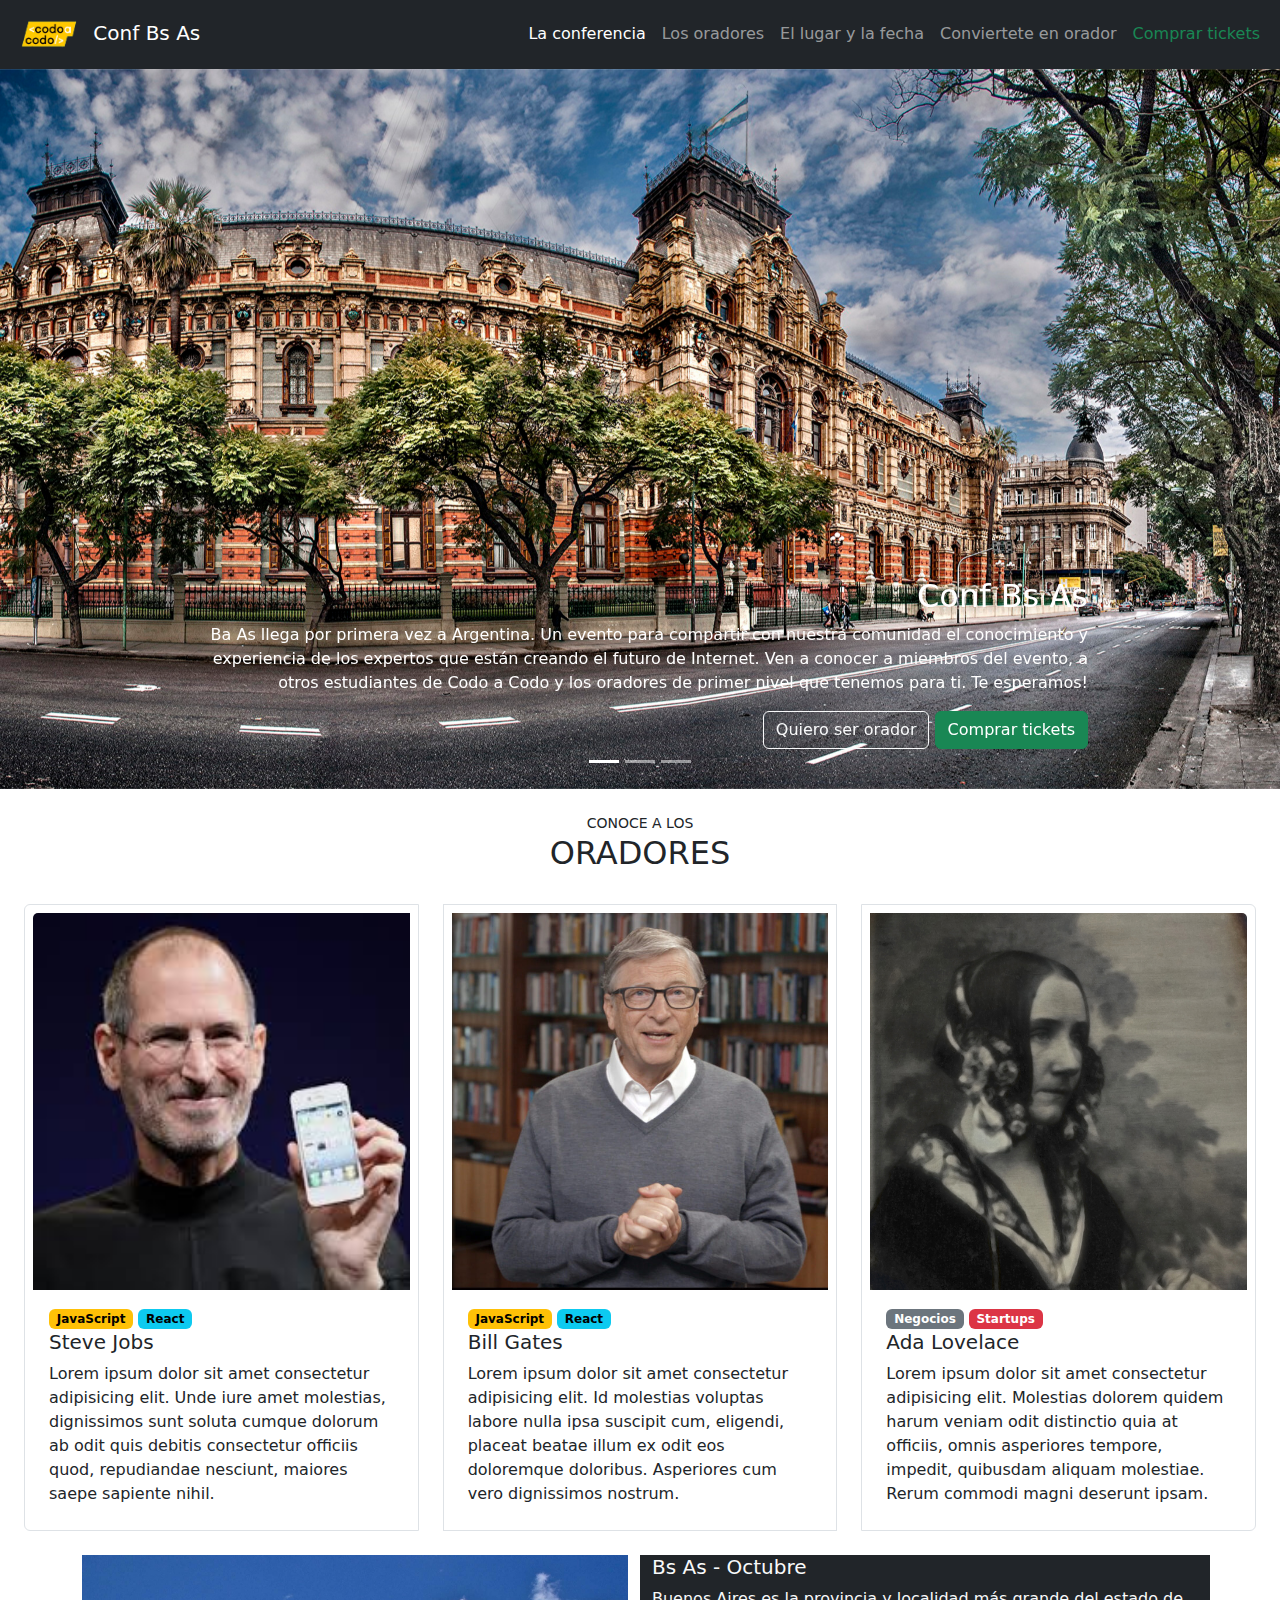
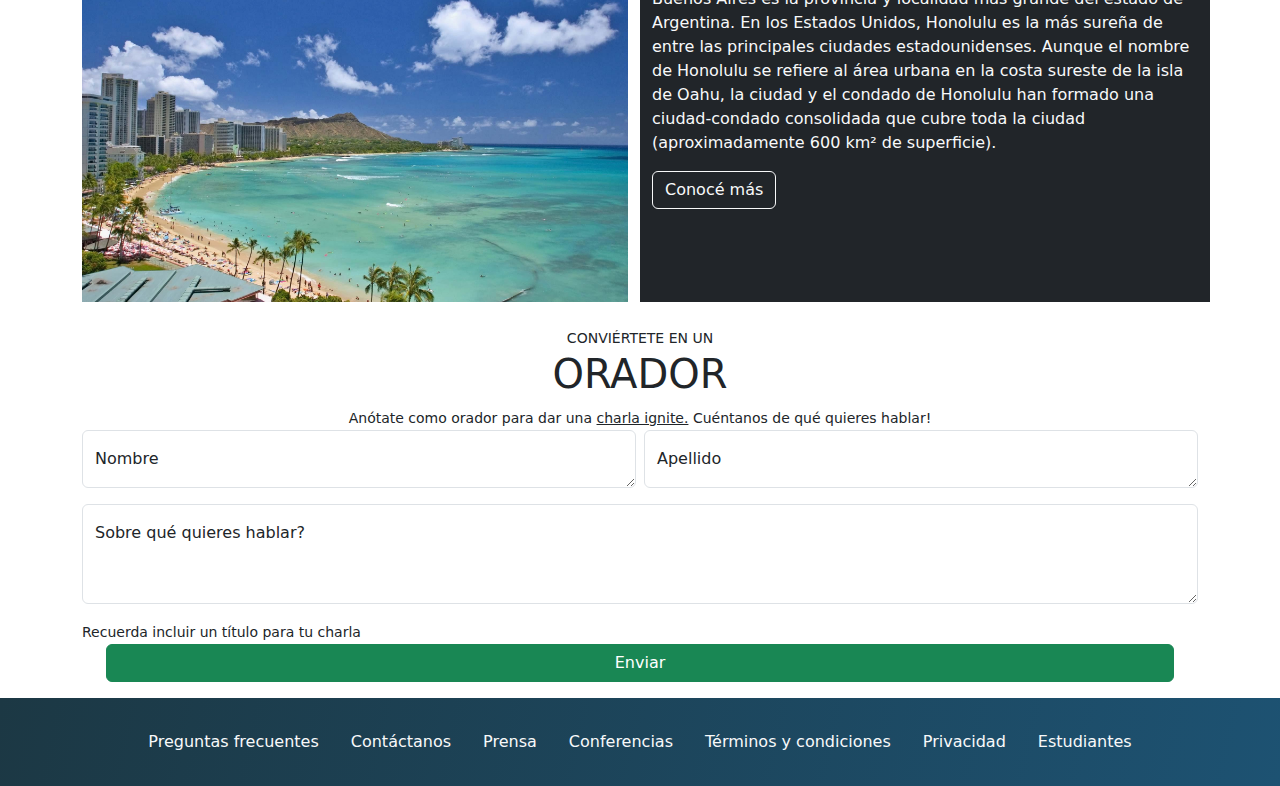
==== index.html @ bf435b94 "Ejercicio" ====
<!DOCTYPE html>
<html lang="en">
<head>
    <meta charset="UTF-8">
    <meta http-equiv="X-UA-Compatible" content="IE=edge">
    <meta name="viewport" content="width=device-width, initial-scale=1.0">
    <link rel="stylesheet" href="./src/css/style.css">
    <link href="https://cdn.jsdelivr.net/npm/bootstrap@5.3.0-alpha3/dist/css/bootstrap.min.css" rel="stylesheet" integrity="sha384-KK94CHFLLe+nY2dmCWGMq91rCGa5gtU4mk92HdvYe+M/SXH301p5ILy+dN9+nJOZ" crossorigin="anonymous">
    <script src="https://cdn.jsdelivr.net/npm/bootstrap@5.3.0-alpha3/dist/js/bootstrap.bundle.min.js" integrity="sha384-ENjdO4Dr2bkBIFxQpeoTz1HIcje39Wm4jDKdf19U8gI4ddQ3GYNS7NTKfAdVQSZe" crossorigin="anonymous"></script>
    <title>Integrador Front</title>
</head>
<body>


    <header>
        <nav class = "navbar navbar-expand-lg navbar-dark bg-dark shadow">
            <div class="container-fluid">
                <a class= "navbar-brand" href="#">
                    <img src="./src/img/codoacodo.png" class=" nav__logo--invert" width="75" alt="Logo Codo a Codo">
                    Conf Bs As
                </a>
                <button class="navbar-toggler" type="button" data-bs-toggle="collapse" data-bs-target="#navbarNav"
                    aria-controls="navbarNav" aria-expanded="false" aria-label="Toggle navigation">
                    <span class="navbar-toggler-icon"></span>
                </button>
                <div class="collapse navbar-collapse justify-content-end text-center" id="navbarnav">
                    <ul class="navbar-nav">
                        <li class="nav-item">
                            <a class="nav-link active" aria-current="page" href="#">La conferencia</a>
                        </li>
                        <li class="nav-item">
                            <a class="nav-link" href="#oradores">Los oradores</a>
                        </li>
                        <li class="nav-item">
                            <a class="nav-link" href="#lugaryfecha">El lugar y la fecha</a>
                        </li>
                        <li class="nav-item">
                            <a class="nav-link" href="#seorador">Conviertete en orador</a>
                        </li>
                        <li class="nav-item">
                            <a class="nav-link text-success" href="#">Comprar tickets</a>
                        </li>                        
                    </ul>
                </div>
            </div>
        </nav>
    </header>


    <main>

        <section id="carousel">
            <div id="carouselBA" class="carousel slide">
            <div class="carousel-indicators">
                <button type="button" data-bs-target="#carouselBA" data-bs-slide-to="0" class="active" aria-current="true" aria-label="Slide 1"></button>
                <button type="button" data-bs-target="#carouselBA" data-bs-slide-to="1" aria-label="Slide 2"></button>
                <button type="button" data-bs-target="#carouselBA" data-bs-slide-to="2" aria-label="Slide 3"></button>
            </div>
            <div class="carousel-inner">
                <div class="carousel-item active">
                    <img src="./src/img/ba1.jpg" class="d-block w-100" alt="Buenos Aires">
                </div>
                <div class="carousel-item">
                    <img src="./src/img/ba2.jpg" class="d-block w-100" alt="Buenos Aires">
                </div>
                <div class="carousel-item">
                    <img src="./src/img/ba3.jpg" class="d-block w-100" alt="Buenos Aires">
                </div>
            </div>
            <div class="carousel-caption d-none d-md-block justify-content-center text-end">
                <h2>Conf Bs As</h2>
                <p>
                    Ba As llega por primera vez a Argentina. Un evento
                    para compartir con nuestra comunidad el conocimiento
                    y experiencia de los expertos que están creando el
                    futuro de Internet. Ven a conocer a miembros del
                    evento, a otros estudiantes de Codo a Codo y los
                    oradores de primer nivel que tenemos para ti. Te
                    esperamos!
                </p>
                <a name="Ser orador" id="orador" class="btn btn-outline-light" href="#seorador" role="button">Quiero ser orador</a>
                <a name="Comprar tickets" id="tickets" class="btn btn-success" href="#" role="button">Comprar tickets</a>
            </div>
            <button class="carousel-control-prev" type="button" data-bs-target="#carouselBA" data-bs-slide="prev">
                <span class="carousel-control-prev-icon" aria-hidden="true"></span>
                <span class="visually-hidden">Previous</span>
            </button>
            <button class="carousel-control-next" type="button" data-bs-target="#carouselBA" data-bs-slide="next">
                <span class="carousel-control-next-icon" aria-hidden="true"></span>
                <span class="visually-hidden">Next</span>
            </button>
            </div>
        </section>

        <section id="oradores">
            <div class="d-flex flex-column aling-items-center text-center my-4">
                <small class="mb-0">CONOCE A LOS</small>
                <H2>ORADORES</H2>
            </div>
        </section>

        <section id="tarjetas de oradores">
            <div class="card-group mx-4 gap-4">

                <div class="card border p-2">
                    <img src="./src/img/steve.jpg" class="card-img-top h-100 object-cover" alt="Steve Jobs" />
                    <div class="card-body">
                        <div class="badge text-bg-warning">JavaScript</div>
                        <div class="badge text-bg-info">React</div>
                        <h5 class="card-title">Steve Jobs</h5>
                        <p class="card-text">Lorem ipsum dolor sit amet consectetur adipisicing elit. Unde iure amet molestias, 
                            dignissimos sunt soluta cumque dolorum ab odit quis debitis consectetur officiis quod, repudiandae 
                            nesciunt, maiores saepe sapiente nihil.
                        </p>
                    </div>
                </div>

                <div class="card border p-2">
                    <img src="./src/img/bill.jpg" class="card-img-top h-100 object-cover" alt="Bill Gates">
                    <div class="card-body">
                        <div class="badge text-bg-warning">JavaScript</div>
                        <div class="badge text-bg-info">React</div>
                        <h5 class="card-title">Bill Gates</h5>
                        <p class="card-text">Lorem ipsum dolor sit amet consectetur adipisicing elit. Id molestias 
                            voluptas labore nulla ipsa suscipit cum, eligendi, placeat beatae illum ex odit eos 
                            doloremque doloribus. Asperiores cum vero dignissimos nostrum.
                        </p>
                    </div>
                </div>

                <div class="card border p-2">
                    <img src="./src/img/ada.jpeg" class="card-img-top h-100 object-cover" alt="Ada Lovelace">
                    <div class="card-body">
                        <div class="badge text-bg-secondary">Negocios</div>
                        <div class="badge text-bg-danger">Startups</div>
                        <h5 class="card-title">Ada Lovelace</h5>
                        <p class="card-text">Lorem ipsum dolor sit amet consectetur adipisicing elit. Molestias dolorem 
                            quidem harum veniam odit distinctio quia at officiis, omnis asperiores tempore, impedit, 
                            quibusdam aliquam molestiae. Rerum commodi magni deserunt ipsam.
                        </p>
                    </div>
                </div>

            </div>
        </section>

        <section id="lugaryfecha">
            <div class="d-flex flex-column aling-items-center my-4">
                <div class="container">
                    <div class="row">
                        <div class="col-md-6">
                            <img src="./src/img/honolulu.jpg" class="card-img-top h-100 object-cover" alt="Honolulu"> 
                        </div>
                        <div class="col-md-6 bg-dark text-light">
                            <h5>
                                Bs As - Octubre
                            </h5>
                            <p>
                                Buenos Aires es la provincia y localidad más grande del estado de Argentina. En los Estados Unidos,
                                Honolulu es la más sureña de entre las principales ciudades estadounidenses. Aunque el nombre de Honolulu 
                                se refiere al área urbana en la costa sureste de la isla de Oahu, la ciudad y el condado de Honolulu han 
                                formado una ciudad-condado consolidada que cubre toda la ciudad (aproximadamente 600 km² de superficie).
                            </p>
                            <a name="Conocé más" id="informacion" class="btn btn-outline-light" href="#" role="button">Conocé más</a>
                        </div>
                    </div>
                </div>
            </div>
        </section>

        <section id="seorador">
            <div class="text-center">
                <small>CONVIÉRTETE EN UN</small>
                <H1>ORADOR</H1>
                <small>Anótate como orador para dar una <u>charla ignite.</u> Cuéntanos de qué quieres hablar!</small>
            </div>
        </section>

        <section id="formulario">
            <form class="container">
                <div class="row g-2">
                    <div class="col-md">
                    <div class="form-floating mb-3">
                        <textarea class="form-control" placeholder="Leave a comment here" id="floatingTextarea"></textarea>
                        <label for="floatingTextarea">Nombre</label>
                    </div>
                    </div>
                    <div class="col-md">
                    <div class="form-floating mb-3">
                        <textarea class="form-control" placeholder="Leave a comment here" id="floatingTextarea"></textarea>
                        <label for="floatingTextarea">Apellido</label>
                    </div>
                    </div>
                </div>
                <div class="form-floating mb-3">
                    <textarea class="form-control" placeholder="Leave a comment here" id="floatingTextarea2" style="height: 100px"></textarea>
                    <label for="floatingTextarea2">Sobre qué quieres hablar?</label>
                </div>
                <small>Recuerda incluir un título para tu charla</small>
                <div class="row justify-content-center mx-4 mx-md 0">
                    <button type="submit" class="btn btn-success">Enviar</button>
                </div>                
            </form>
        </section>
    </main>


    <footer>
    <ul class="nav footer__fondo mt-3 py-4 justify-content-center text-center">
        <li class="nav-item">
            <a class="nav-link  text-light" href="#">Preguntas frecuentes</a>
        </li>
        <li class="nav-item">
            <a class="nav-link text-light" href="#">Contáctanos</a>
        </li>
        <li class="nav-item">
            <a class="nav-link text-light" href="#">Prensa</a>
        </li>
        <li class="nav-item">
            <a class="nav-link text-light" href="#">Conferencias</a>
        </li>
        <li class="nav-item">
            <a class="nav-link text-light" href="#">Términos y condiciones</a>
        </li>
        <li class="nav-item">
            <a class="nav-link text-light" href="#">Privacidad</a>
        </li>  
        <li class="nav-item">
            <a class="nav-link text-light" href="#">Estudiantes</a>
        </li>                          
    </ul>
    </footer>

</body>

</html>
---- src/css/style.css ----
@import url(https://cdn.jsdelivr.net/npm/bootstrap@5.3.0-alpha3/dist/css/bootstrap.min.css);

.footer__fondo {
    background: linear-gradient(103deg, #1C3844 0%, #1D5272 100%);
}
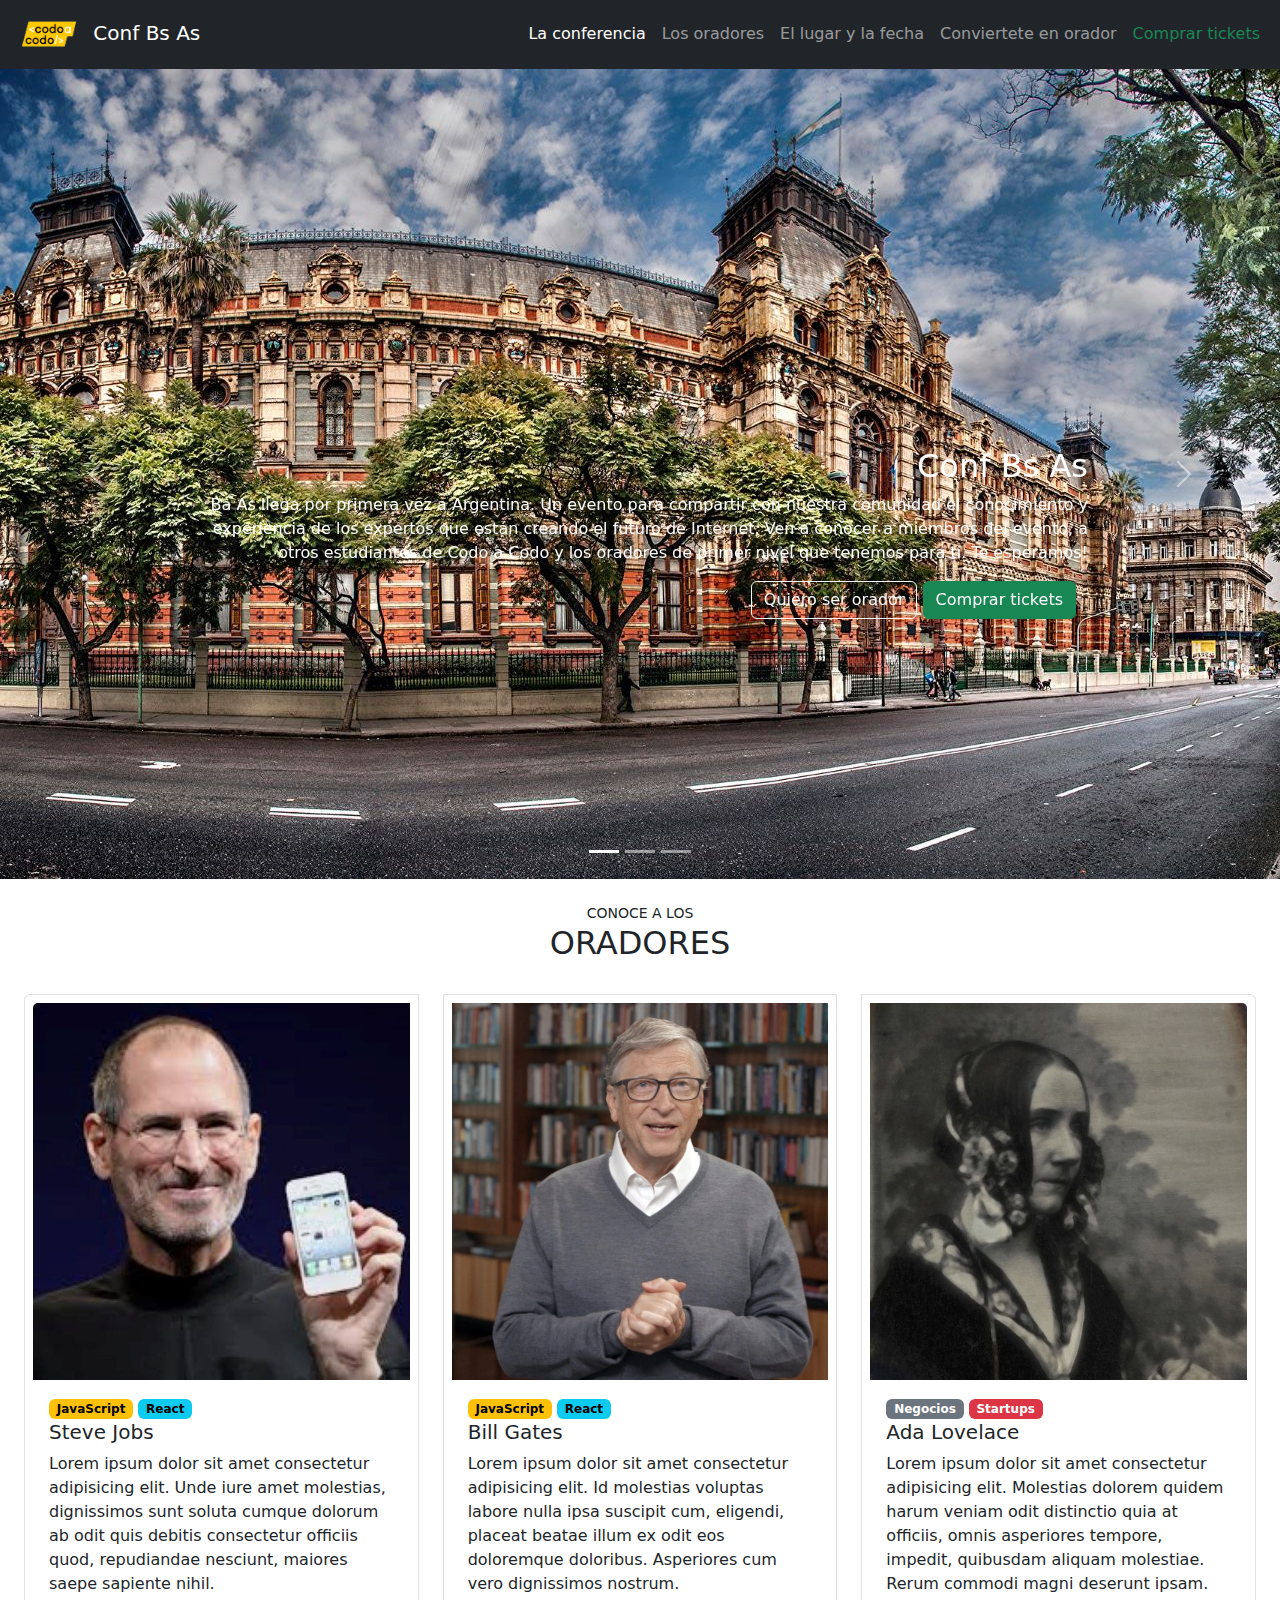
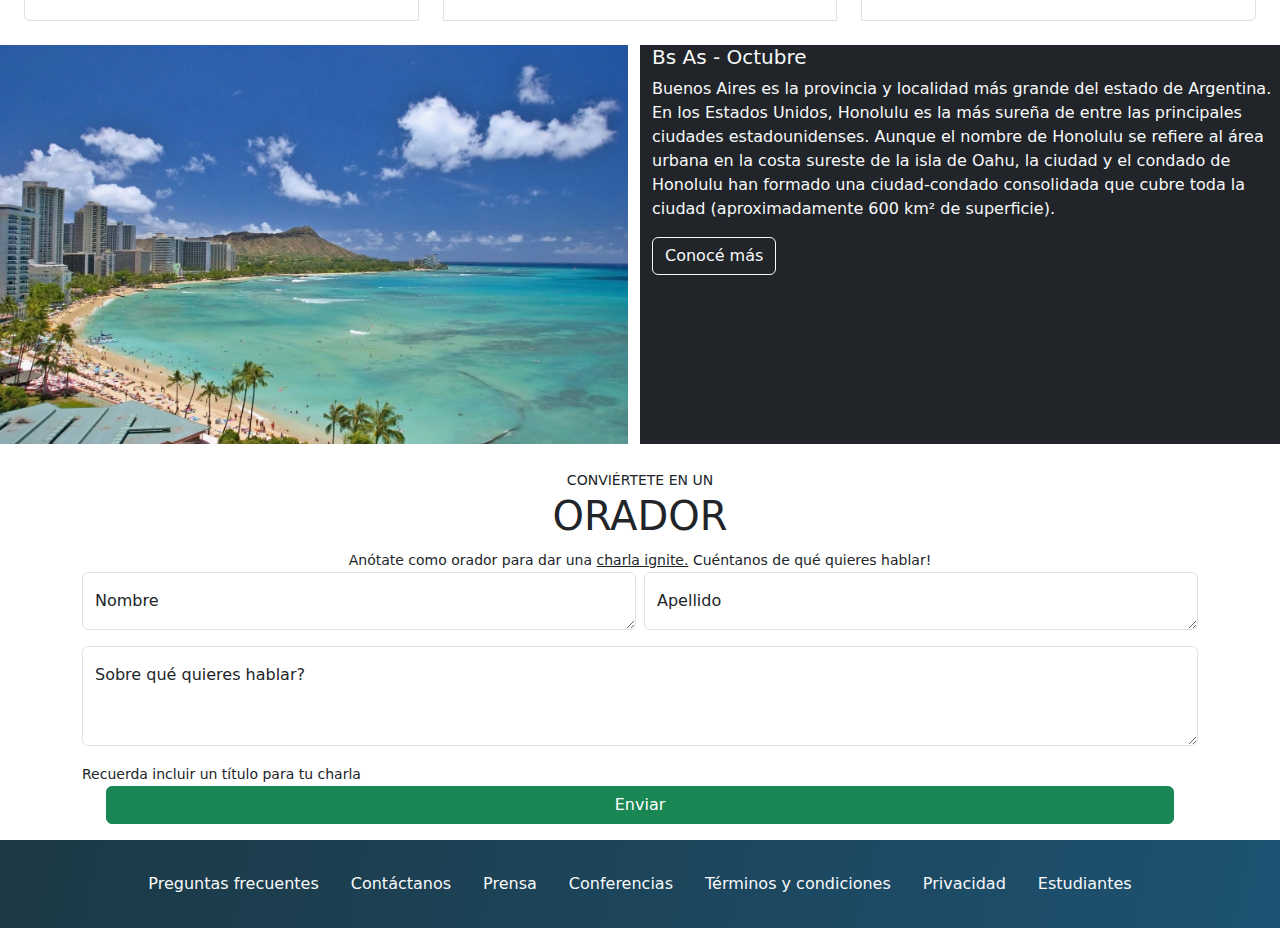
==== commit 0ed40e70: "Corrección" ====
--- a/index.html
+++ b/index.html
@@ -51,44 +51,46 @@
 
         <section id="carousel">
             <div id="carouselBA" class="carousel slide">
-            <div class="carousel-indicators">
-                <button type="button" data-bs-target="#carouselBA" data-bs-slide-to="0" class="active" aria-current="true" aria-label="Slide 1"></button>
-                <button type="button" data-bs-target="#carouselBA" data-bs-slide-to="1" aria-label="Slide 2"></button>
-                <button type="button" data-bs-target="#carouselBA" data-bs-slide-to="2" aria-label="Slide 3"></button>
-            </div>
-            <div class="carousel-inner">
-                <div class="carousel-item active">
-                    <img src="./src/img/ba1.jpg" class="d-block w-100" alt="Buenos Aires">
-                </div>
-                <div class="carousel-item">
-                    <img src="./src/img/ba2.jpg" class="d-block w-100" alt="Buenos Aires">
-                </div>
-                <div class="carousel-item">
-                    <img src="./src/img/ba3.jpg" class="d-block w-100" alt="Buenos Aires">
-                </div>
-            </div>
-            <div class="carousel-caption d-none d-md-block justify-content-center text-end">
-                <h2>Conf Bs As</h2>
-                <p>
-                    Ba As llega por primera vez a Argentina. Un evento
-                    para compartir con nuestra comunidad el conocimiento
-                    y experiencia de los expertos que están creando el
-                    futuro de Internet. Ven a conocer a miembros del
-                    evento, a otros estudiantes de Codo a Codo y los
-                    oradores de primer nivel que tenemos para ti. Te
-                    esperamos!
-                </p>
-                <a name="Ser orador" id="orador" class="btn btn-outline-light" href="#seorador" role="button">Quiero ser orador</a>
-                <a name="Comprar tickets" id="tickets" class="btn btn-success" href="#" role="button">Comprar tickets</a>
-            </div>
-            <button class="carousel-control-prev" type="button" data-bs-target="#carouselBA" data-bs-slide="prev">
-                <span class="carousel-control-prev-icon" aria-hidden="true"></span>
-                <span class="visually-hidden">Previous</span>
-            </button>
-            <button class="carousel-control-next" type="button" data-bs-target="#carouselBA" data-bs-slide="next">
-                <span class="carousel-control-next-icon" aria-hidden="true"></span>
-                <span class="visually-hidden">Next</span>
-            </button>
+                <div class="carousel-indicators">
+                    <button type="button" data-bs-target="#carouselBA" data-bs-slide-to="0" class="active" aria-current="true" aria-label="Slide 1"></button>
+                    <button type="button" data-bs-target="#carouselBA" data-bs-slide-to="1" aria-label="Slide 2"></button>
+                    <button type="button" data-bs-target="#carouselBA" data-bs-slide-to="2" aria-label="Slide 3"></button>
+                </div>
+                <div class="carousel-inner">
+                    <div class="carousel-item active">
+                        <img src="./src/img/ba1.jpg" class="d-block" alt="Buenos Aires">
+                    </div>
+                    <div class="carousel-item">
+                        <img src="./src/img/ba2.jpg" class="d-block" alt="Buenos Aires">
+                    </div>
+                    <div class="carousel-item">
+                        <img src="./src/img/ba3.jpg" class="d-block" alt="Buenos Aires">
+                    </div>
+                    <div class="carousel_caption justify-content-center aling-items-center ">
+                        <span class="col-md-12 text-end">
+                            <h2>Conf Bs As</h2>
+                            <p>
+                                Ba As llega por primera vez a Argentina. Un evento para compartir con 
+                                nuestra comunidad el conocimiento y experiencia de los expertos que 
+                                están creando el futuro de Internet. Ven a conocer a miembros del 
+                                evento, a otros estudiantes de Codo a Codo y los oradores de primer 
+                                nivel que tenemos para ti. Te esperamos!
+                            </p>
+                            <div class="container-fluid">
+                                <a name="Ser orador" id="orador" class="btn btn-outline-light" href="#seorador" role="button">Quiero ser orador</a>
+                                <a name="Comprar tickets" id="tickets" class="btn btn-success" href="#" role="button">Comprar tickets</a>
+                            </div>
+                        </span>
+                    </div>
+                </div>
+                <button class="carousel-control-prev" type="button" data-bs-target="#carouselBA" data-bs-slide="prev">
+                    <span class="carousel-control-prev-icon" aria-hidden="true"></span>
+                    <span class="visually-hidden">Previous</span>
+                </button>
+                <button class="carousel-control-next" type="button" data-bs-target="#carouselBA" data-bs-slide="next">
+                    <span class="carousel-control-next-icon" aria-hidden="true"></span>
+                    <span class="visually-hidden">Next</span>
+                </button>
             </div>
         </section>
 
@@ -129,7 +131,7 @@
                 </div>
 
                 <div class="card border p-2">
-                    <img src="./src/img/ada.jpeg" class="card-img-top h-100 object-cover" alt="Ada Lovelace">
+                    <img src="./src/img/ada.jpg" class="card-img-top h-100 object-cover" alt="Ada Lovelace">
                     <div class="card-body">
                         <div class="badge text-bg-secondary">Negocios</div>
                         <div class="badge text-bg-danger">Startups</div>
@@ -146,7 +148,7 @@
 
         <section id="lugaryfecha">
             <div class="d-flex flex-column aling-items-center my-4">
-                <div class="container">
+                <div class="container-fuid">
                     <div class="row">
                         <div class="col-md-6">
                             <img src="./src/img/honolulu.jpg" class="card-img-top h-100 object-cover" alt="Honolulu"> 
--- a/src/css/style.css
+++ b/src/css/style.css
@@ -4,3 +4,13 @@
     background: linear-gradient(103deg, #1C3844 0%, #1D5272 100%);
 }
 
+.carousel_caption {
+    position: absolute;
+    right: 15%;
+    bottom: 1.25rem;
+    left: 15%;
+    padding-top: 15rem;
+    padding-bottom: 15rem;
+    color: #fff;
+    text-align: center;
+}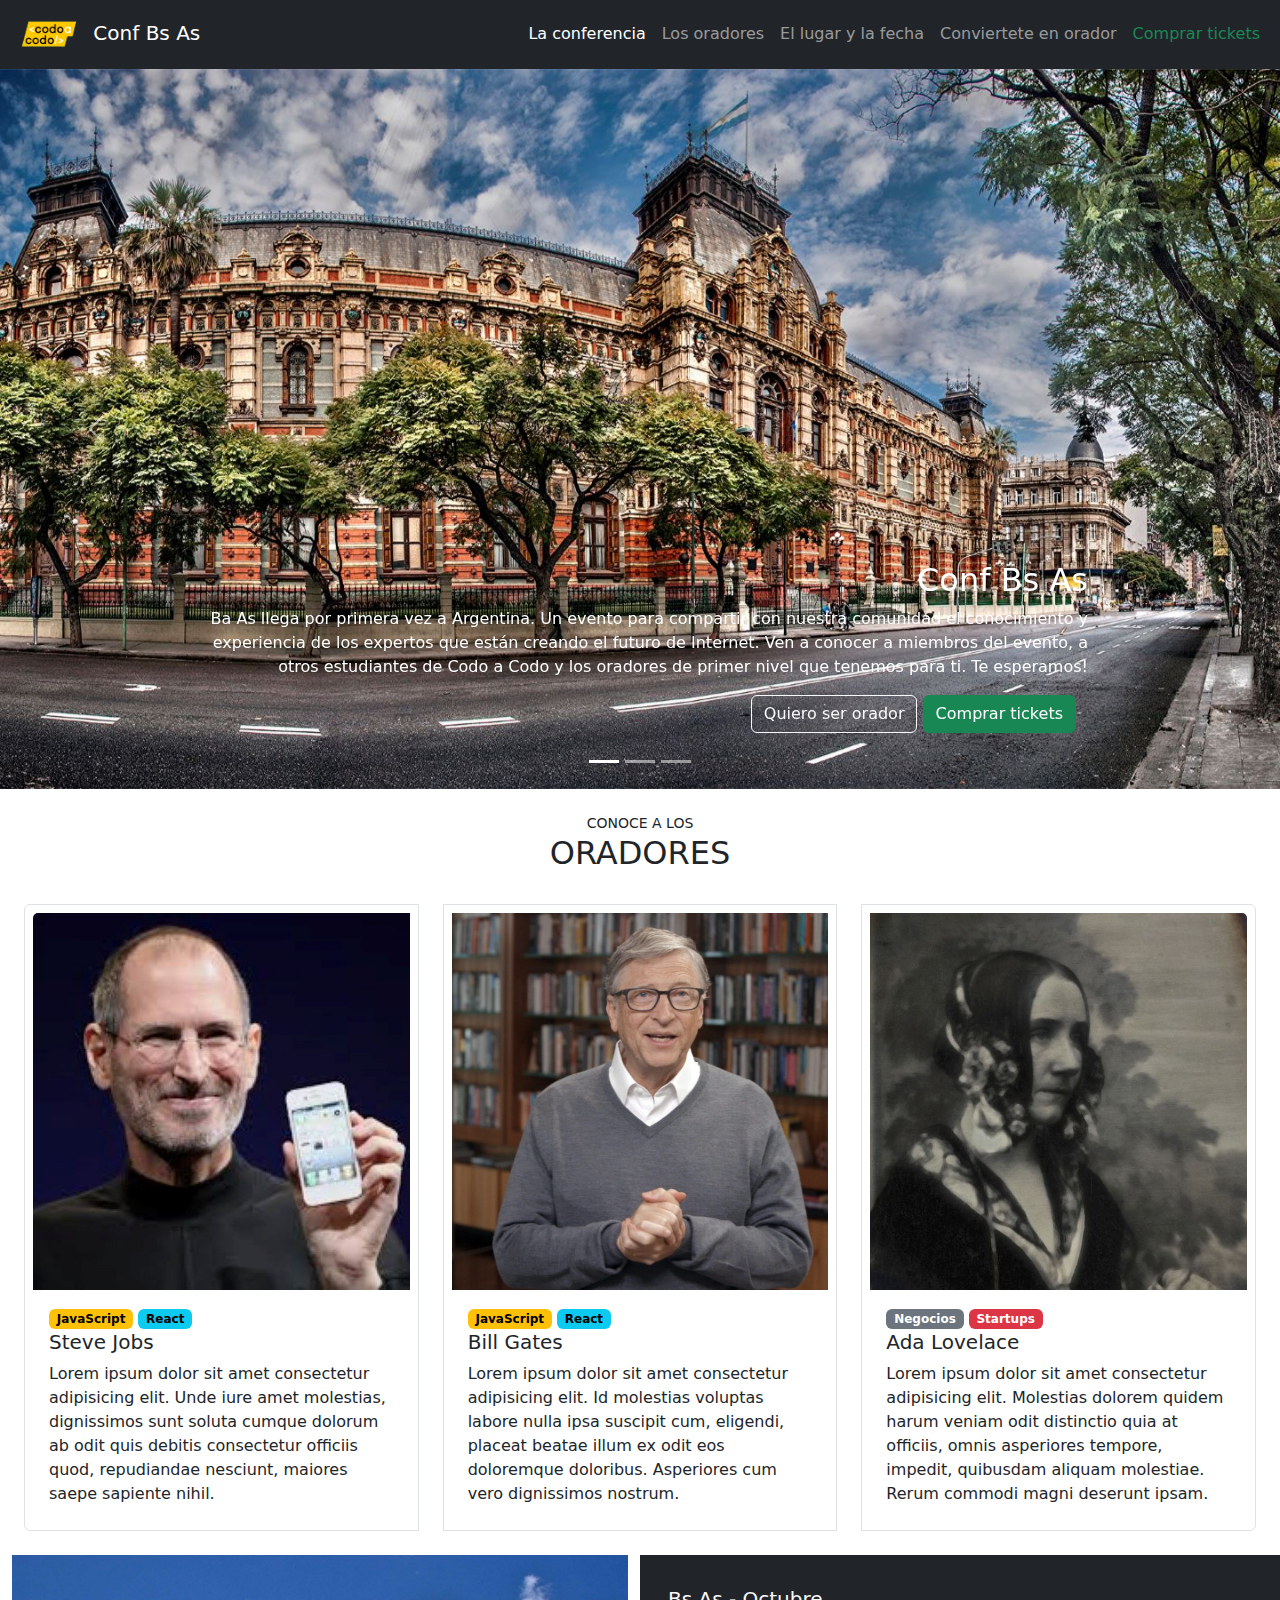
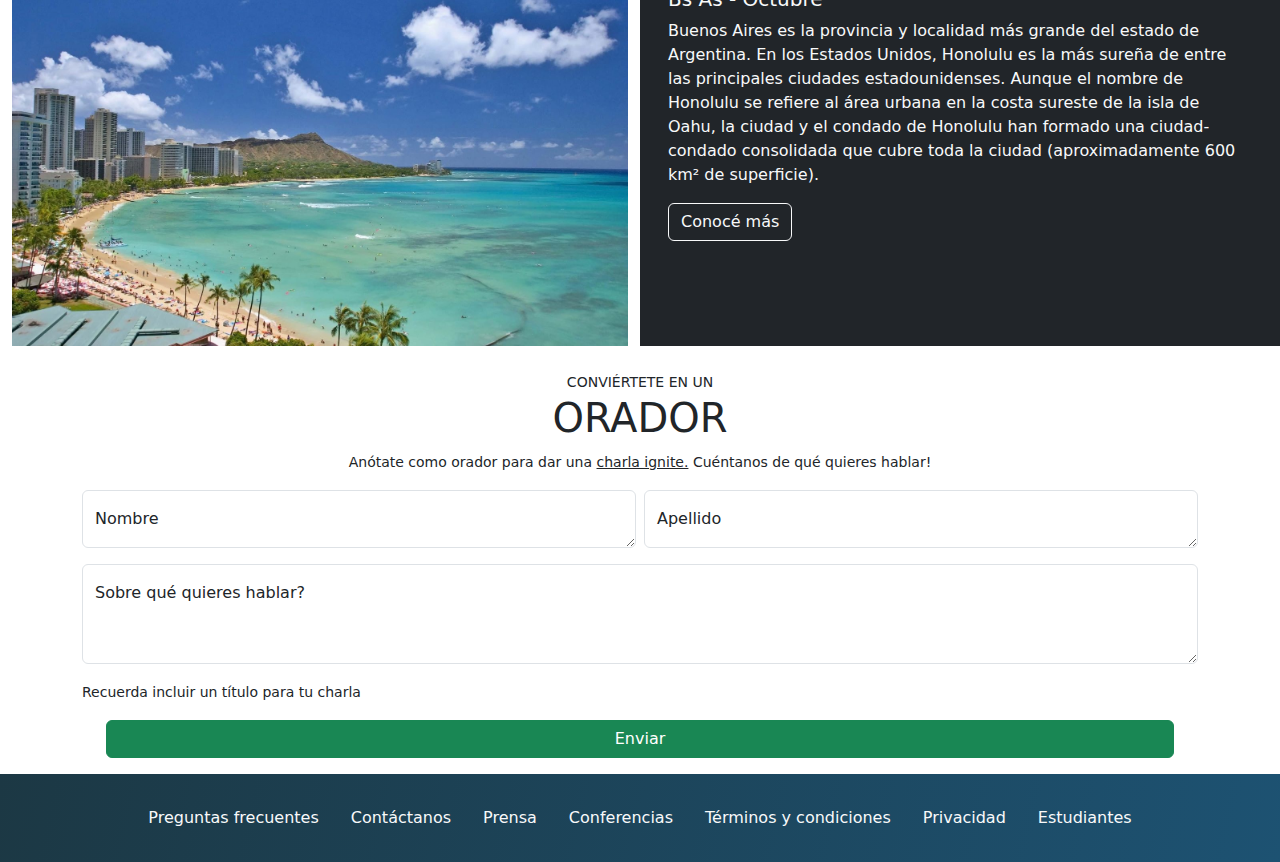
==== commit a0774d6b: "Actualización con JS" ====
--- a/index.html
+++ b/index.html
@@ -5,8 +5,8 @@
     <meta http-equiv="X-UA-Compatible" content="IE=edge">
     <meta name="viewport" content="width=device-width, initial-scale=1.0">
     <link rel="stylesheet" href="./src/css/style.css">
-    <link href="https://cdn.jsdelivr.net/npm/bootstrap@5.3.0-alpha3/dist/css/bootstrap.min.css" rel="stylesheet" integrity="sha384-KK94CHFLLe+nY2dmCWGMq91rCGa5gtU4mk92HdvYe+M/SXH301p5ILy+dN9+nJOZ" crossorigin="anonymous">
-    <script src="https://cdn.jsdelivr.net/npm/bootstrap@5.3.0-alpha3/dist/js/bootstrap.bundle.min.js" integrity="sha384-ENjdO4Dr2bkBIFxQpeoTz1HIcje39Wm4jDKdf19U8gI4ddQ3GYNS7NTKfAdVQSZe" crossorigin="anonymous"></script>
+    <link href="https://cdn.jsdelivr.net/npm/bootstrap@5.3.0-alpha3/dist/css/bootstrap.min.css" rel="stylesheet" 
+    integrity="sha384-KK94CHFLLe+nY2dmCWGMq91rCGa5gtU4mk92HdvYe+M/SXH301p5ILy+dN9+nJOZ" crossorigin="anonymous">
     <title>Integrador Front</title>
 </head>
 <body>
@@ -38,7 +38,7 @@
                             <a class="nav-link" href="#seorador">Conviertete en orador</a>
                         </li>
                         <li class="nav-item">
-                            <a class="nav-link text-success" href="#">Comprar tickets</a>
+                            <a class="nav-link text-success" href="./tickets/tickets.html">Comprar tickets</a>
                         </li>                        
                     </ul>
                 </div>
@@ -58,29 +58,31 @@
                 </div>
                 <div class="carousel-inner">
                     <div class="carousel-item active">
-                        <img src="./src/img/ba1.jpg" class="d-block" alt="Buenos Aires">
+                        <img src="./src/img/ba1.jpg" class="d-block w-100" alt="Buenos Aires">
                     </div>
                     <div class="carousel-item">
-                        <img src="./src/img/ba2.jpg" class="d-block" alt="Buenos Aires">
+                        <img src="./src/img/ba2.jpg" class="d-block w-100" alt="Buenos Aires">
                     </div>
                     <div class="carousel-item">
-                        <img src="./src/img/ba3.jpg" class="d-block" alt="Buenos Aires">
-                    </div>
-                    <div class="carousel_caption justify-content-center aling-items-center ">
-                        <span class="col-md-12 text-end">
-                            <h2>Conf Bs As</h2>
-                            <p>
-                                Ba As llega por primera vez a Argentina. Un evento para compartir con 
-                                nuestra comunidad el conocimiento y experiencia de los expertos que 
-                                están creando el futuro de Internet. Ven a conocer a miembros del 
-                                evento, a otros estudiantes de Codo a Codo y los oradores de primer 
-                                nivel que tenemos para ti. Te esperamos!
-                            </p>
-                            <div class="container-fluid">
+                        <img src="./src/img/ba3.jpg" class="d-block w-100" alt="Buenos Aires">
+                    </div>
+                    <div class="container-fluid">
+                        <div class="carousel-caption d-none d-md-block">
+                            <span class="text-end">
+                                <h2>Conf Bs As</h2>
+                                <p>
+                                    Ba As llega por primera vez a Argentina. Un evento para compartir con 
+                                    nuestra comunidad el conocimiento y experiencia de los expertos que 
+                                    están creando el futuro de Internet. Ven a conocer a miembros del 
+                                    evento, a otros estudiantes de Codo a Codo y los oradores de primer 
+                                    nivel que tenemos para ti. Te esperamos!
+                                </p>
+                            </span>
+                            <div class="container-fluid text-end mt-3 mb-3">
                                 <a name="Ser orador" id="orador" class="btn btn-outline-light" href="#seorador" role="button">Quiero ser orador</a>
-                                <a name="Comprar tickets" id="tickets" class="btn btn-success" href="#" role="button">Comprar tickets</a>
+                                <a name="Comprar tickets" id="tickets" class="btn btn-success" href="./tickets/tickets.html" role="button">Comprar tickets</a>
                             </div>
-                        </span>
+                        </div>
                     </div>
                 </div>
                 <button class="carousel-control-prev" type="button" data-bs-target="#carouselBA" data-bs-slide="prev">
@@ -148,22 +150,25 @@
 
         <section id="lugaryfecha">
             <div class="d-flex flex-column aling-items-center my-4">
-                <div class="container-fuid">
+                <div class="container-fluid">
                     <div class="row">
                         <div class="col-md-6">
                             <img src="./src/img/honolulu.jpg" class="card-img-top h-100 object-cover" alt="Honolulu"> 
                         </div>
                         <div class="col-md-6 bg-dark text-light">
-                            <h5>
-                                Bs As - Octubre
-                            </h5>
-                            <p>
-                                Buenos Aires es la provincia y localidad más grande del estado de Argentina. En los Estados Unidos,
-                                Honolulu es la más sureña de entre las principales ciudades estadounidenses. Aunque el nombre de Honolulu 
-                                se refiere al área urbana en la costa sureste de la isla de Oahu, la ciudad y el condado de Honolulu han 
-                                formado una ciudad-condado consolidada que cubre toda la ciudad (aproximadamente 600 km² de superficie).
-                            </p>
-                            <a name="Conocé más" id="informacion" class="btn btn-outline-light" href="#" role="button">Conocé más</a>
+                            <div class="mt-3 mb-3 p-3">
+                                <h5>
+                                    Bs As - Octubre
+                                </h5>
+                                <p class="lh-base">
+                                    Buenos Aires es la provincia y localidad más grande del estado de Argentina. En los Estados Unidos,
+                                    Honolulu es la más sureña de entre las principales ciudades estadounidenses. Aunque el nombre de Honolulu 
+                                    se refiere al área urbana en la costa sureste de la isla de Oahu, la ciudad y el condado de Honolulu han 
+                                    formado una ciudad-condado consolidada que cubre toda la ciudad (aproximadamente 600 km² de superficie).
+                                </p>
+                                <a name="Conocé más" id="informacion" class="btn btn-outline-light" href="#" role="button">Conocé más</a>
+                            </div>
+                            
                         </div>
                     </div>
                 </div>
@@ -171,7 +176,7 @@
         </section>
 
         <section id="seorador">
-            <div class="text-center">
+            <div class="text-center mt-3 mb-3">
                 <small>CONVIÉRTETE EN UN</small>
                 <H1>ORADOR</H1>
                 <small>Anótate como orador para dar una <u>charla ignite.</u> Cuéntanos de qué quieres hablar!</small>
@@ -183,14 +188,14 @@
                 <div class="row g-2">
                     <div class="col-md">
                     <div class="form-floating mb-3">
-                        <textarea class="form-control" placeholder="Leave a comment here" id="floatingTextarea"></textarea>
-                        <label for="floatingTextarea">Nombre</label>
+                        <textarea class="form-control" placeholder="Leave a comment here" id="nombre"></textarea>
+                        <label for="nombre">Nombre</label>
                     </div>
                     </div>
                     <div class="col-md">
                     <div class="form-floating mb-3">
-                        <textarea class="form-control" placeholder="Leave a comment here" id="floatingTextarea"></textarea>
-                        <label for="floatingTextarea">Apellido</label>
+                        <textarea class="form-control" placeholder="Leave a comment here" id="apellido"></textarea>
+                        <label for="apellido">Apellido</label>
                     </div>
                     </div>
                 </div>
@@ -198,7 +203,9 @@
                     <textarea class="form-control" placeholder="Leave a comment here" id="floatingTextarea2" style="height: 100px"></textarea>
                     <label for="floatingTextarea2">Sobre qué quieres hablar?</label>
                 </div>
-                <small>Recuerda incluir un título para tu charla</small>
+                <div class="mb-3">
+                    <small>Recuerda incluir un título para tu charla</small>
+                </div>
                 <div class="row justify-content-center mx-4 mx-md 0">
                     <button type="submit" class="btn btn-success">Enviar</button>
                 </div>                
@@ -233,6 +240,9 @@
     </ul>
     </footer>
 
+    <script src="https://cdn.jsdelivr.net/npm/bootstrap@5.3.0-alpha3/dist/js/bootstrap.bundle.min.js" 
+    integrity="sha384-ENjdO4Dr2bkBIFxQpeoTz1HIcje39Wm4jDKdf19U8gI4ddQ3GYNS7NTKfAdVQSZe" crossorigin="anonymous">
+    </script>
 </body>
 
 </html>--- a/src/css/style.css
+++ b/src/css/style.css
@@ -3,14 +3,3 @@
 .footer__fondo {
     background: linear-gradient(103deg, #1C3844 0%, #1D5272 100%);
 }
-
-.carousel_caption {
-    position: absolute;
-    right: 15%;
-    bottom: 1.25rem;
-    left: 15%;
-    padding-top: 15rem;
-    padding-bottom: 15rem;
-    color: #fff;
-    text-align: center;
-}